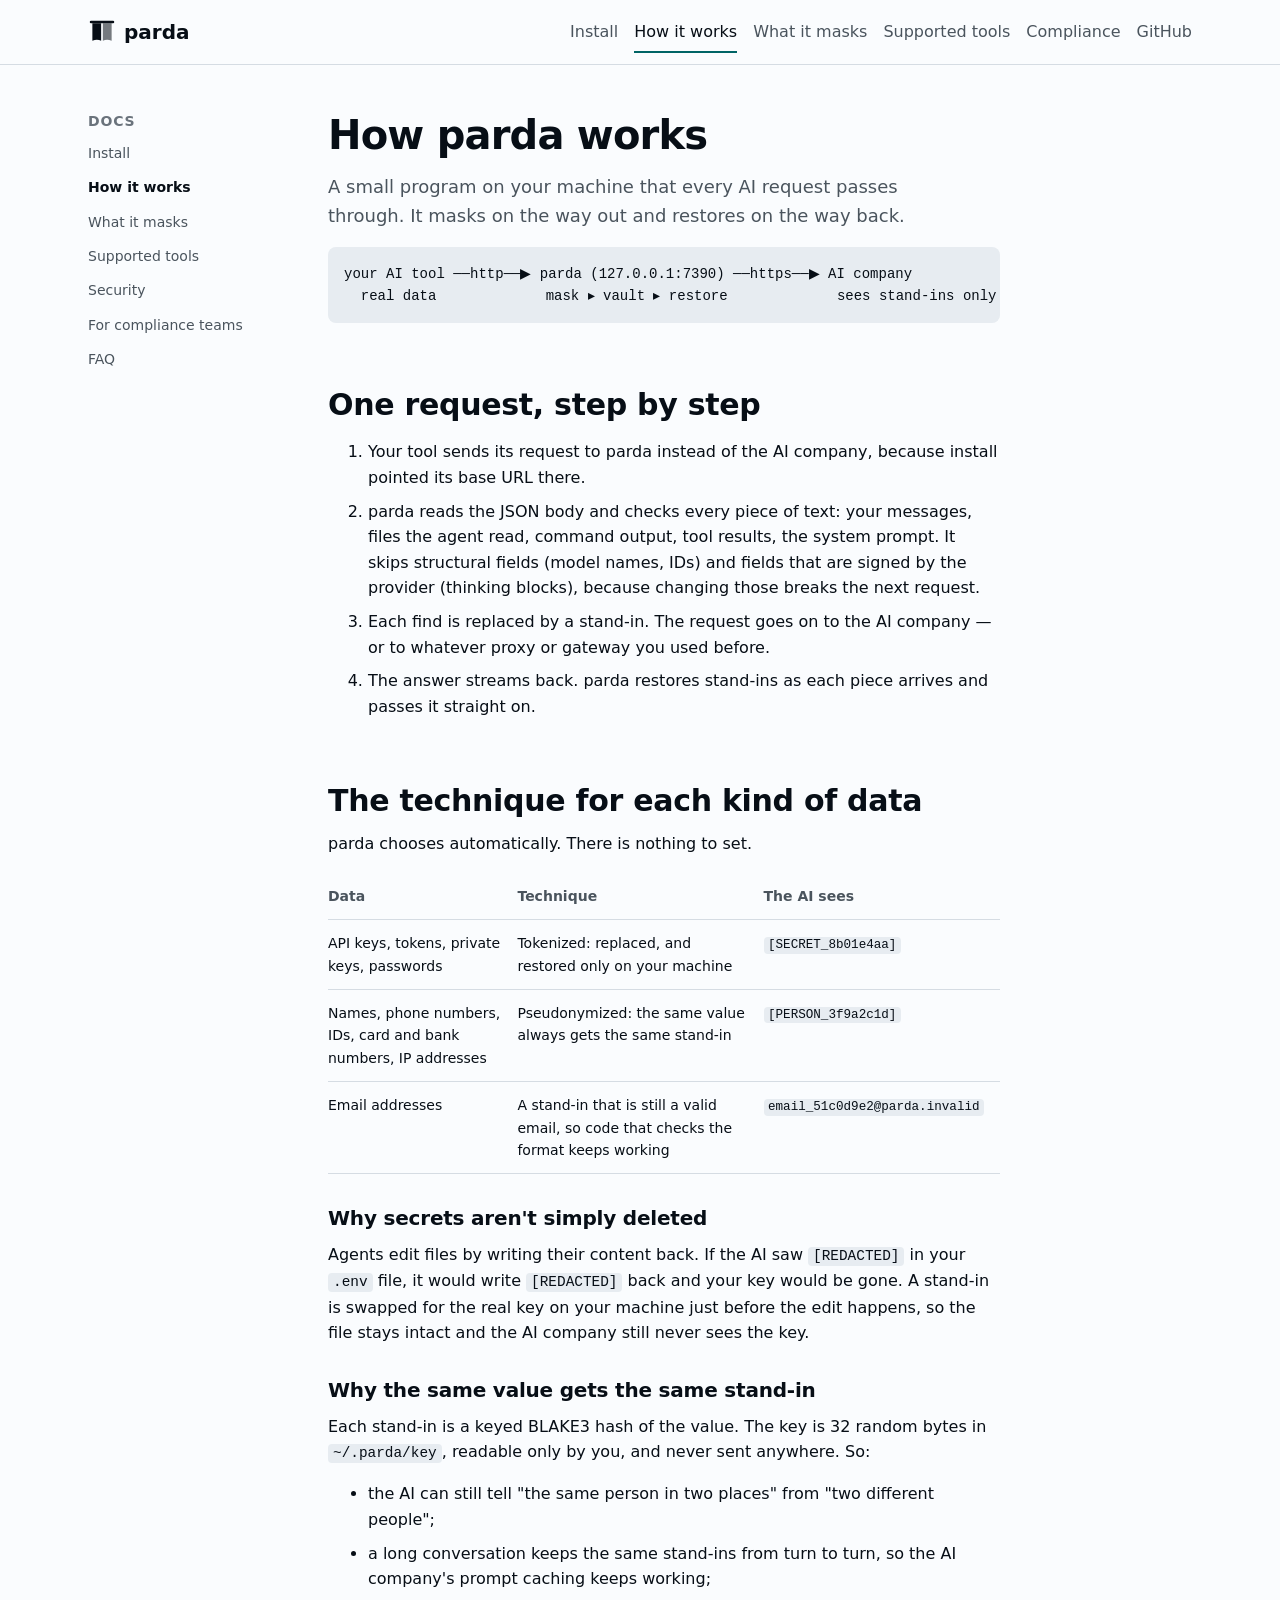
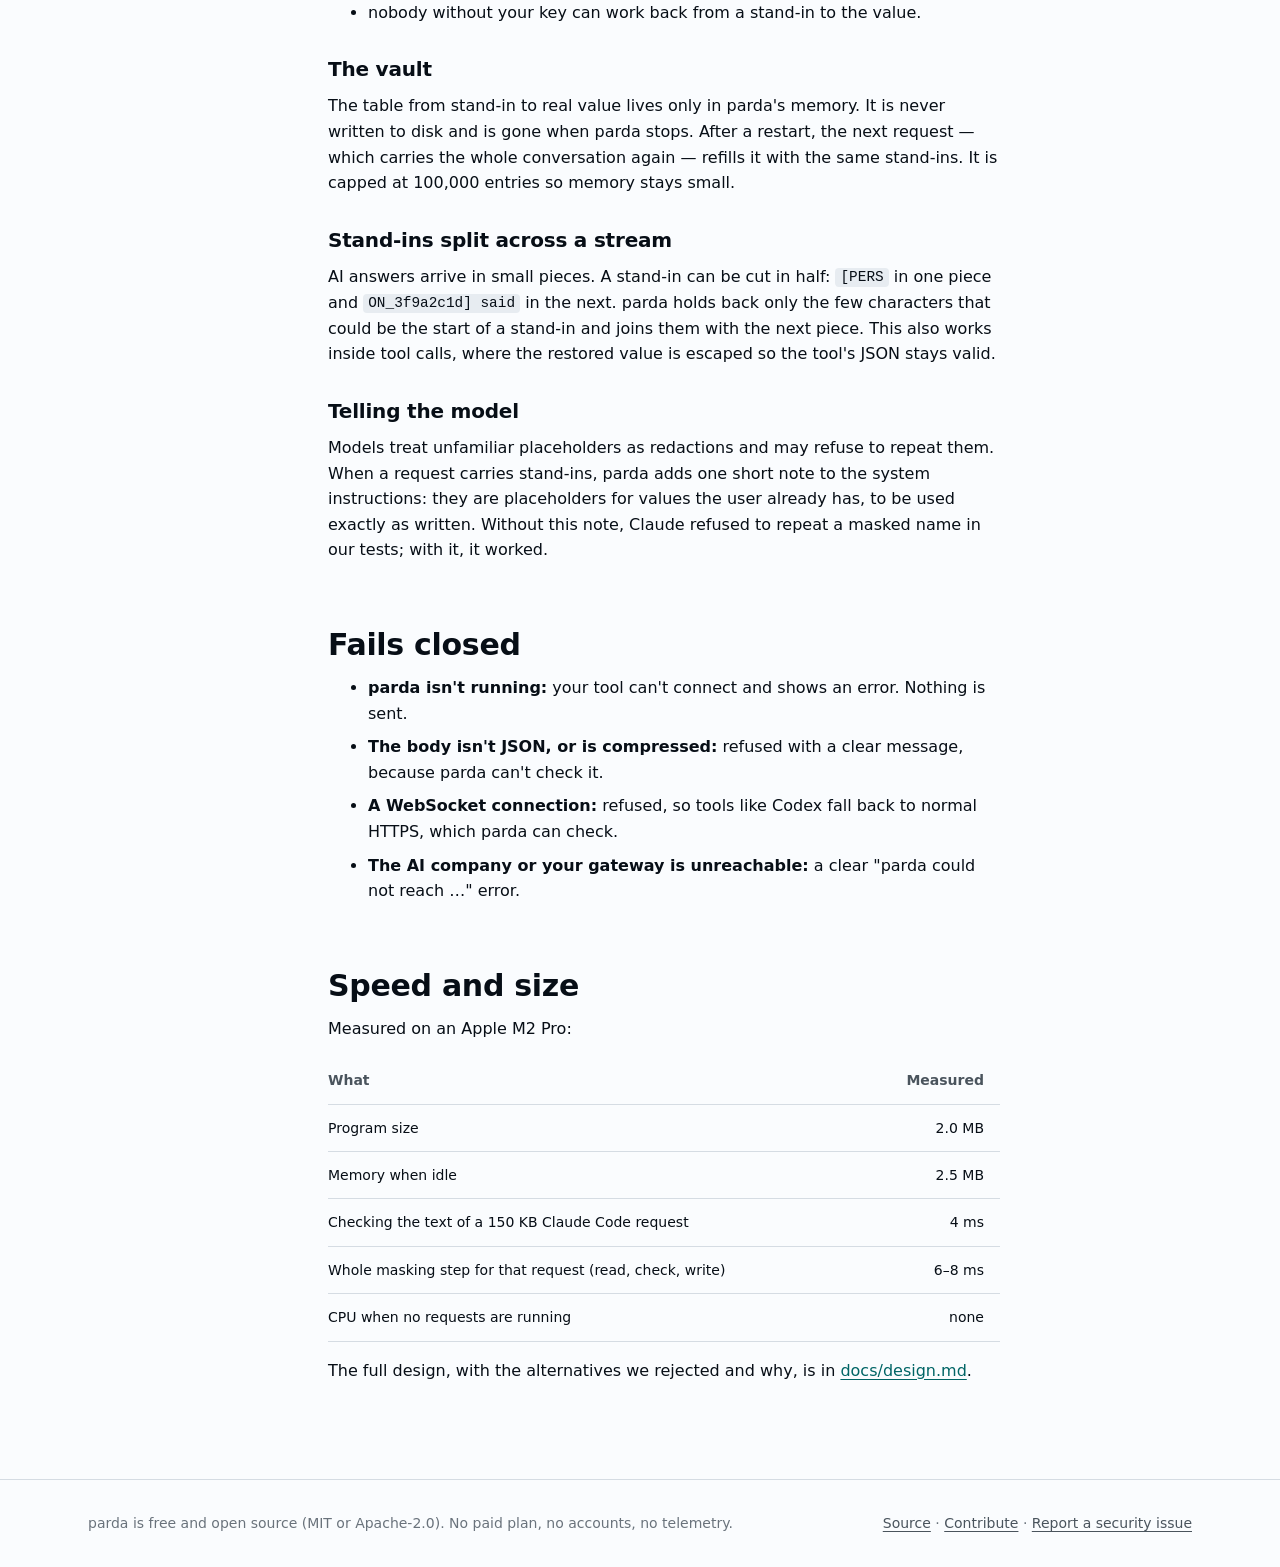
==== site/how-it-works.html @ 13eb5319 "Docs, website, CI and installer - README, CONTRIBUTING, SECURITY, CHANGELOG, issue and PR templates " ====
<!doctype html>
<html lang="en">
<head>
<meta charset="utf-8">
<meta name="viewport" content="width=device-width, initial-scale=1">
<title>How it works · parda</title>
<meta name="description" content="How parda masks secrets and personal data before AI requests leave your machine: tokenization, keyed pseudonyms, an in-memory vault, and restoring values in streamed answers.">
<link rel="canonical" href="https://sundarshahi.github.io/parda/how-it-works.html">
<link rel="icon" href="favicon.svg" type="image/svg+xml">
<link rel="stylesheet" href="style.css">
<meta name="theme-color" content="#1f6f78">
<meta property="og:type" content="website">
<meta property="og:site_name" content="parda">
<meta property="og:title" content="How it works · parda">
<meta property="og:description" content="How parda masks secrets and personal data before AI requests leave your machine: tokenization, keyed pseudonyms, an in-memory vault, and restoring values in streamed answers.">
<meta property="og:url" content="https://sundarshahi.github.io/parda/how-it-works.html">
<meta property="og:image" content="https://sundarshahi.github.io/parda/og.png">
<meta property="og:image:width" content="1200">
<meta property="og:image:height" content="630">
<meta name="twitter:card" content="summary_large_image">
</head>
<body>
<a class="skip" href="#main">Skip to content</a>
<header class="top"><div class="wrap"><a class="brand" href="./"><svg viewBox="0 0 32 32" aria-hidden="true"><rect x="2" y="3" width="28" height="3" rx="1.5" fill="currentColor"/><path d="M5 6h10v20c-3-1.5-6.5-1.5-10 0z" fill="currentColor"/><path d="M17 6h10v20c-3.5-1.5-7-1.5-10 0z" fill="currentColor" opacity=".55"/></svg>parda</a><nav aria-label="Main"><a href="install.html">Install</a><a href="how-it-works.html" aria-current="page">How it works</a><a href="what-it-masks.html">What it masks</a><a href="tools.html">Supported tools</a><a href="compliance.html">Compliance</a><a href="https://github.com/sundarshahi/parda">GitHub</a></nav></div></header>
<main id="main"><div class="wrap doc"><aside><h2>Docs</h2><nav aria-label="Docs"><a href="install.html">Install</a><a href="how-it-works.html" aria-current="page">How it works</a><a href="what-it-masks.html">What it masks</a><a href="tools.html">Supported tools</a><a href="security.html">Security</a><a href="compliance.html">For compliance teams</a><a href="faq.html">FAQ</a></nav></aside><article>
<h1>How parda works</h1>
<p class="lede">A small program on your machine that every AI request passes through. It masks on the way out and restores on the way back.</p>
<pre><code>your AI tool ──http──▶ parda (127.0.0.1:7390) ──https──▶ AI company
  real data             mask ▸ vault ▸ restore             sees stand-ins only</code></pre>

<h2>One request, step by step</h2>
<ol>
<li>Your tool sends its request to parda instead of the AI company, because install pointed its base URL there.</li>
<li>parda reads the JSON body and checks every piece of text: your messages, files the agent read, command output, tool results, the system prompt. It skips structural fields (model names, IDs) and fields that are signed by the provider (thinking blocks), because changing those breaks the next request.</li>
<li>Each find is replaced by a stand-in. The request goes on to the AI company — or to whatever proxy or gateway you used before.</li>
<li>The answer streams back. parda restores stand-ins as each piece arrives and passes it straight on.</li>
</ol>

<h2>The technique for each kind of data</h2>
<p>parda chooses automatically. There is nothing to set.</p>
<div class="table-scroll"><table>
<thead><tr><th>Data</th><th>Technique</th><th>The AI sees</th></tr></thead>
<tbody>
<tr><td>API keys, tokens, private keys, passwords</td><td>Tokenized: replaced, and restored only on your machine</td><td><code>[SECRET_8b01e4aa]</code></td></tr>
<tr><td>Names, phone numbers, IDs, card and bank numbers, IP addresses</td><td>Pseudonymized: the same value always gets the same stand-in</td><td><code>[PERSON_3f9a2c1d]</code></td></tr>
<tr><td>Email addresses</td><td>A stand-in that is still a valid email, so code that checks the format keeps working</td><td><code>email_51c0d9e2@parda.invalid</code></td></tr>
</tbody></table></div>

<h3>Why secrets aren't simply deleted</h3>
<p>Agents edit files by writing their content back. If the AI saw <code>[REDACTED]</code> in your <code>.env</code> file, it would write <code>[REDACTED]</code> back and your key would be gone. A stand-in is swapped for the real key on your machine just before the edit happens, so the file stays intact and the AI company still never sees the key.</p>

<h3>Why the same value gets the same stand-in</h3>
<p>Each stand-in is a keyed BLAKE3 hash of the value. The key is 32 random bytes in <code>~/.parda/key</code>, readable only by you, and never sent anywhere. So:</p>
<ul>
<li>the AI can still tell "the same person in two places" from "two different people";</li>
<li>a long conversation keeps the same stand-ins from turn to turn, so the AI company's prompt caching keeps working;</li>
<li>nobody without your key can work back from a stand-in to the value.</li>
</ul>

<h3>The vault</h3>
<p>The table from stand-in to real value lives only in parda's memory. It is never written to disk and is gone when parda stops. After a restart, the next request — which carries the whole conversation again — refills it with the same stand-ins. It is capped at 100,000 entries so memory stays small.</p>

<h3>Stand-ins split across a stream</h3>
<p>AI answers arrive in small pieces. A stand-in can be cut in half: <code>[PERS</code> in one piece and <code>ON_3f9a2c1d] said</code> in the next. parda holds back only the few characters that could be the start of a stand-in and joins them with the next piece. This also works inside tool calls, where the restored value is escaped so the tool's JSON stays valid.</p>

<h3>Telling the model</h3>
<p>Models treat unfamiliar placeholders as redactions and may refuse to repeat them. When a request carries stand-ins, parda adds one short note to the system instructions: they are placeholders for values the user already has, to be used exactly as written. Without this note, Claude refused to repeat a masked name in our tests; with it, it worked.</p>

<h2>Fails closed</h2>
<ul>
<li><strong>parda isn't running:</strong> your tool can't connect and shows an error. Nothing is sent.</li>
<li><strong>The body isn't JSON, or is compressed:</strong> refused with a clear message, because parda can't check it.</li>
<li><strong>A WebSocket connection:</strong> refused, so tools like Codex fall back to normal HTTPS, which parda can check.</li>
<li><strong>The AI company or your gateway is unreachable:</strong> a clear "parda could not reach …" error.</li>
</ul>

<h2>Speed and size</h2>
<p>Measured on an Apple M2 Pro:</p>
<div class="table-scroll"><table>
<thead><tr><th>What</th><th class="num">Measured</th></tr></thead>
<tbody>
<tr><td>Program size</td><td class="num">2.0 MB</td></tr>
<tr><td>Memory when idle</td><td class="num">2.5 MB</td></tr>
<tr><td>Checking the text of a 150 KB Claude Code request</td><td class="num">4 ms</td></tr>
<tr><td>Whole masking step for that request (read, check, write)</td><td class="num">6–8 ms</td></tr>
<tr><td>CPU when no requests are running</td><td class="num">none</td></tr>
</tbody></table></div>
<p>The full design, with the alternatives we rejected and why, is in <a href="https://github.com/sundarshahi/parda/blob/main/docs/design.md">docs/design.md</a>.</p>
</article></div></main>
<footer class="foot"><div class="wrap"><span>parda is free and open source (MIT or Apache-2.0). No paid plan, no accounts, no telemetry.</span><span><a href="https://github.com/sundarshahi/parda">Source</a> · <a href="https://github.com/sundarshahi/parda/blob/main/CONTRIBUTING.md">Contribute</a> · <a href="security.html">Report a security issue</a></span></div></footer>
</body>
</html>
---- site/style.css ----
/* parda site. Every value comes from the tokens below; nothing is set at the call site. */

:root {
  /* spacing: 4 8 12 16 24 32 48 64 96 */
  --s1: 0.25rem; --s2: 0.5rem; --s3: 0.75rem; --s4: 1rem; --s5: 1.5rem;
  --s6: 2rem; --s7: 3rem; --s8: 4rem; --s9: 6rem;
  /* type: 14 16 18 20 24 30 40 52 */
  --t-xs: 0.875rem; --t-sm: 1rem; --t-md: 1.125rem; --t-lg: 1.25rem; --t-xl: 1.5rem;
  --t-2xl: 1.875rem; --t-3xl: 2.5rem; --t-4xl: 3.25rem;
  --radius: 8px; --radius-sm: 4px;
  --prose: 42rem; --wide: 72rem;
  --font: ui-sans-serif, system-ui, -apple-system, "Segoe UI", Roboto, "Noto Sans", "Noto Sans Devanagari", sans-serif;
  --mono: ui-monospace, "SF Mono", SFMono-Regular, Menlo, Consolas, "Liberation Mono", monospace;

  /* cool greys, slightly blue */
  --g0: oklch(99% 0.003 250); --g1: oklch(97% 0.006 250); --g2: oklch(94% 0.009 250);
  --g3: oklch(89% 0.012 250); --g5: oklch(70% 0.015 250); --g6: oklch(55% 0.018 250);
  --g7: oklch(44% 0.02 250); --g8: oklch(32% 0.02 250); --g9: oklch(22% 0.02 250); --g10: oklch(16% 0.02 250);
  /* accent: deep teal */
  --a1: oklch(96% 0.025 195); --a2: oklch(90% 0.05 195); --a6: oklch(52% 0.1 195); --a7: oklch(45% 0.09 195);
  --a8: oklch(36% 0.07 195);
  --warn-bg: oklch(96% 0.04 85); --warn-fg: oklch(40% 0.08 70);

  --bg: var(--g0); --bg-soft: var(--g1); --bg-code: var(--g2); --line: var(--g3);
  --text: var(--g10); --text-2: var(--g7); --text-3: var(--g6);
  --accent: var(--a7); --accent-strong: var(--a8); --accent-soft: var(--a1); --accent-line: var(--a2);
  --shadow: 0 1px 2px oklch(20% 0.02 250 / 0.08), 0 4px 12px oklch(20% 0.02 250 / 0.06);
  color-scheme: light dark;
}

@media (prefers-color-scheme: dark) {
  :root {
    --bg: var(--g10); --bg-soft: oklch(19% 0.02 250); --bg-code: oklch(23% 0.02 250); --line: oklch(30% 0.02 250);
    --text: var(--g1); --text-2: var(--g5); --text-3: oklch(62% 0.015 250);
    --accent: oklch(78% 0.09 195); --accent-strong: oklch(85% 0.08 195); --accent-soft: oklch(26% 0.04 195);
    --accent-line: oklch(36% 0.05 195);
    --warn-bg: oklch(28% 0.04 80); --warn-fg: oklch(85% 0.08 85);
    --shadow: 0 1px 2px oklch(0% 0 0 / 0.4), 0 4px 12px oklch(0% 0 0 / 0.3);
  }
}

*, *::before, *::after { box-sizing: border-box; }
html { -webkit-text-size-adjust: 100%; }
body { margin: 0; background: var(--bg); color: var(--text); font: 400 var(--t-sm)/1.6 var(--font); }
img, svg { max-width: 100%; height: auto; }

a { color: var(--accent); text-underline-offset: 0.2em; }
a:hover { color: var(--accent-strong); }
:focus-visible { outline: 3px solid var(--accent); outline-offset: 2px; border-radius: var(--radius-sm); }

.skip { position: absolute; left: var(--s4); top: -10rem; padding: var(--s2) var(--s4); background: var(--bg); z-index: 10; }
.skip:focus { top: var(--s4); }

.wrap { max-width: var(--wide); margin: 0 auto; padding: 0 var(--s5); }

/* header */
.top { border-bottom: 1px solid var(--line); }
.top .wrap { display: flex; align-items: center; gap: var(--s5); min-height: 4rem; flex-wrap: wrap; }
.brand { display: flex; align-items: center; gap: var(--s2); font-weight: 700; font-size: var(--t-lg); color: var(--text); text-decoration: none; }
.brand svg { width: 1.75rem; height: 1.75rem; }
.top nav { display: flex; gap: var(--s4); flex-wrap: wrap; margin-left: auto; }
.top nav a { color: var(--text-2); text-decoration: none; font-weight: 500; padding: var(--s2) 0; }
.top nav a:hover, .top nav a[aria-current="page"] { color: var(--text); }
.top nav a[aria-current="page"] { box-shadow: inset 0 -2px 0 var(--accent); }

/* type */
h1, h2, h3 { line-height: 1.2; margin: 0; font-weight: 700; letter-spacing: -0.01em; }
h1 { font-size: var(--t-3xl); line-height: 1.1; letter-spacing: -0.02em; }
h2 { font-size: var(--t-2xl); margin-top: var(--s8); }
h3 { font-size: var(--t-lg); margin-top: var(--s6); }
h2 + p, h3 + p, h2 + ul, h3 + ul, h2 + table, h3 + table { margin-top: var(--s3); }
p, ul, ol, table, pre, .note { margin: var(--s4) 0 0; }
li + li { margin-top: var(--s2); }
.lede { font-size: var(--t-md); color: var(--text-2); max-width: 38rem; }
.muted { color: var(--text-2); }
strong { font-weight: 600; }

code { font-family: var(--mono); font-size: 0.9em; background: var(--bg-code); padding: 0.1em 0.35em; border-radius: var(--radius-sm); }
pre { font-family: var(--mono); font-size: var(--t-xs); line-height: 1.6; background: var(--bg-code); padding: var(--s4); border-radius: var(--radius); overflow-x: auto; }
pre code { background: none; padding: 0; font-size: inherit; }

table { border-collapse: collapse; width: 100%; font-size: var(--t-xs); }
th, td { text-align: left; vertical-align: top; padding: var(--s3) var(--s4) var(--s3) 0; border-bottom: 1px solid var(--line); }
th { font-weight: 600; color: var(--text-2); }
td.num, th.num { text-align: right; }
.table-scroll { overflow-x: auto; }

.note { background: var(--accent-soft); padding: var(--s4) var(--s5); border-radius: var(--radius); }
.note.warn { background: var(--warn-bg); color: var(--warn-fg); }
.note > :first-child { margin-top: 0; }

/* page layouts */
main { padding-bottom: var(--s9); }
.doc { display: grid; grid-template-columns: minmax(0, 1fr); gap: var(--s6); padding-top: var(--s6); }
.doc article { max-width: var(--prose); min-width: 0; }
.doc aside nav { display: flex; flex-wrap: wrap; gap: var(--s1) var(--s4); font-size: var(--t-xs); }
.doc aside nav a { color: var(--text-2); text-decoration: none; padding: var(--s1) 0; }
.doc aside nav a:hover, .doc aside nav a[aria-current="page"] { color: var(--text); }
.doc aside nav a[aria-current="page"] { font-weight: 600; }
.doc aside h2 { font-size: var(--t-xs); margin: 0 0 var(--s2); color: var(--text-3); text-transform: uppercase; letter-spacing: 0.06em; }
@media (min-width: 60rem) {
  .doc { grid-template-columns: 12rem minmax(0, 1fr); gap: var(--s7); padding-top: var(--s7); }
  .doc aside nav { flex-direction: column; flex-wrap: nowrap; }
  .doc aside { position: sticky; top: var(--s5); align-self: start; }
}

/* landing */
.hero { padding: var(--s9) 0 var(--s8); }
.hero h1 { font-size: var(--t-3xl); max-width: 16ch; }
@media (min-width: 48rem) { .hero h1 { font-size: var(--t-4xl); } }
.hero .lede { margin-top: var(--s5); }
.install { margin-top: var(--s6); max-width: 40rem; }
.install pre { margin: var(--s2) 0 0; font-size: var(--t-xs); white-space: pre-wrap; word-break: break-all; }
.install p { font-size: var(--t-xs); color: var(--text-3); margin-top: var(--s2); }
.actions { display: flex; gap: var(--s4); align-items: center; flex-wrap: wrap; margin-top: var(--s5); }
.btn { display: inline-block; padding: var(--s3) var(--s5); border-radius: var(--radius); font-weight: 600; text-decoration: none; }
.btn.primary { background: var(--accent); color: var(--bg); }
.btn.primary:hover { background: var(--accent-strong); color: var(--bg); }

.flow { display: grid; gap: var(--s4); margin-top: var(--s5); }
@media (min-width: 56rem) { .flow { grid-template-columns: repeat(3, 1fr); } }
.flow figure { margin: 0; background: var(--bg-soft); border-radius: var(--radius); padding: var(--s5); box-shadow: var(--shadow); }
.flow figcaption { font-size: var(--t-xs); font-weight: 600; color: var(--text-2); }
.flow pre { background: var(--bg); margin-top: var(--s3); white-space: pre-wrap; word-break: break-word; }
.flow .hl { color: var(--accent); font-weight: 600; }

.points { display: grid; gap: var(--s6); margin-top: var(--s6); }
@media (min-width: 48rem) { .points { grid-template-columns: repeat(3, 1fr); } }
.points h3 { margin-top: 0; font-size: var(--t-md); }
.points p { margin-top: var(--s2); color: var(--text-2); }

.section { padding-top: var(--s8); }
.section > h2:first-child { margin-top: 0; }
.prose { max-width: var(--prose); }

details { border-bottom: 1px solid var(--line); padding: var(--s4) 0; }
details summary { cursor: pointer; font-weight: 600; }
details p { color: var(--text-2); margin-top: var(--s3); }

/* footer */
.foot { border-top: 1px solid var(--line); padding: var(--s6) 0; font-size: var(--t-xs); color: var(--text-3); }
.foot .wrap { display: flex; gap: var(--s5); flex-wrap: wrap; justify-content: space-between; }
.foot a { color: var(--text-2); }
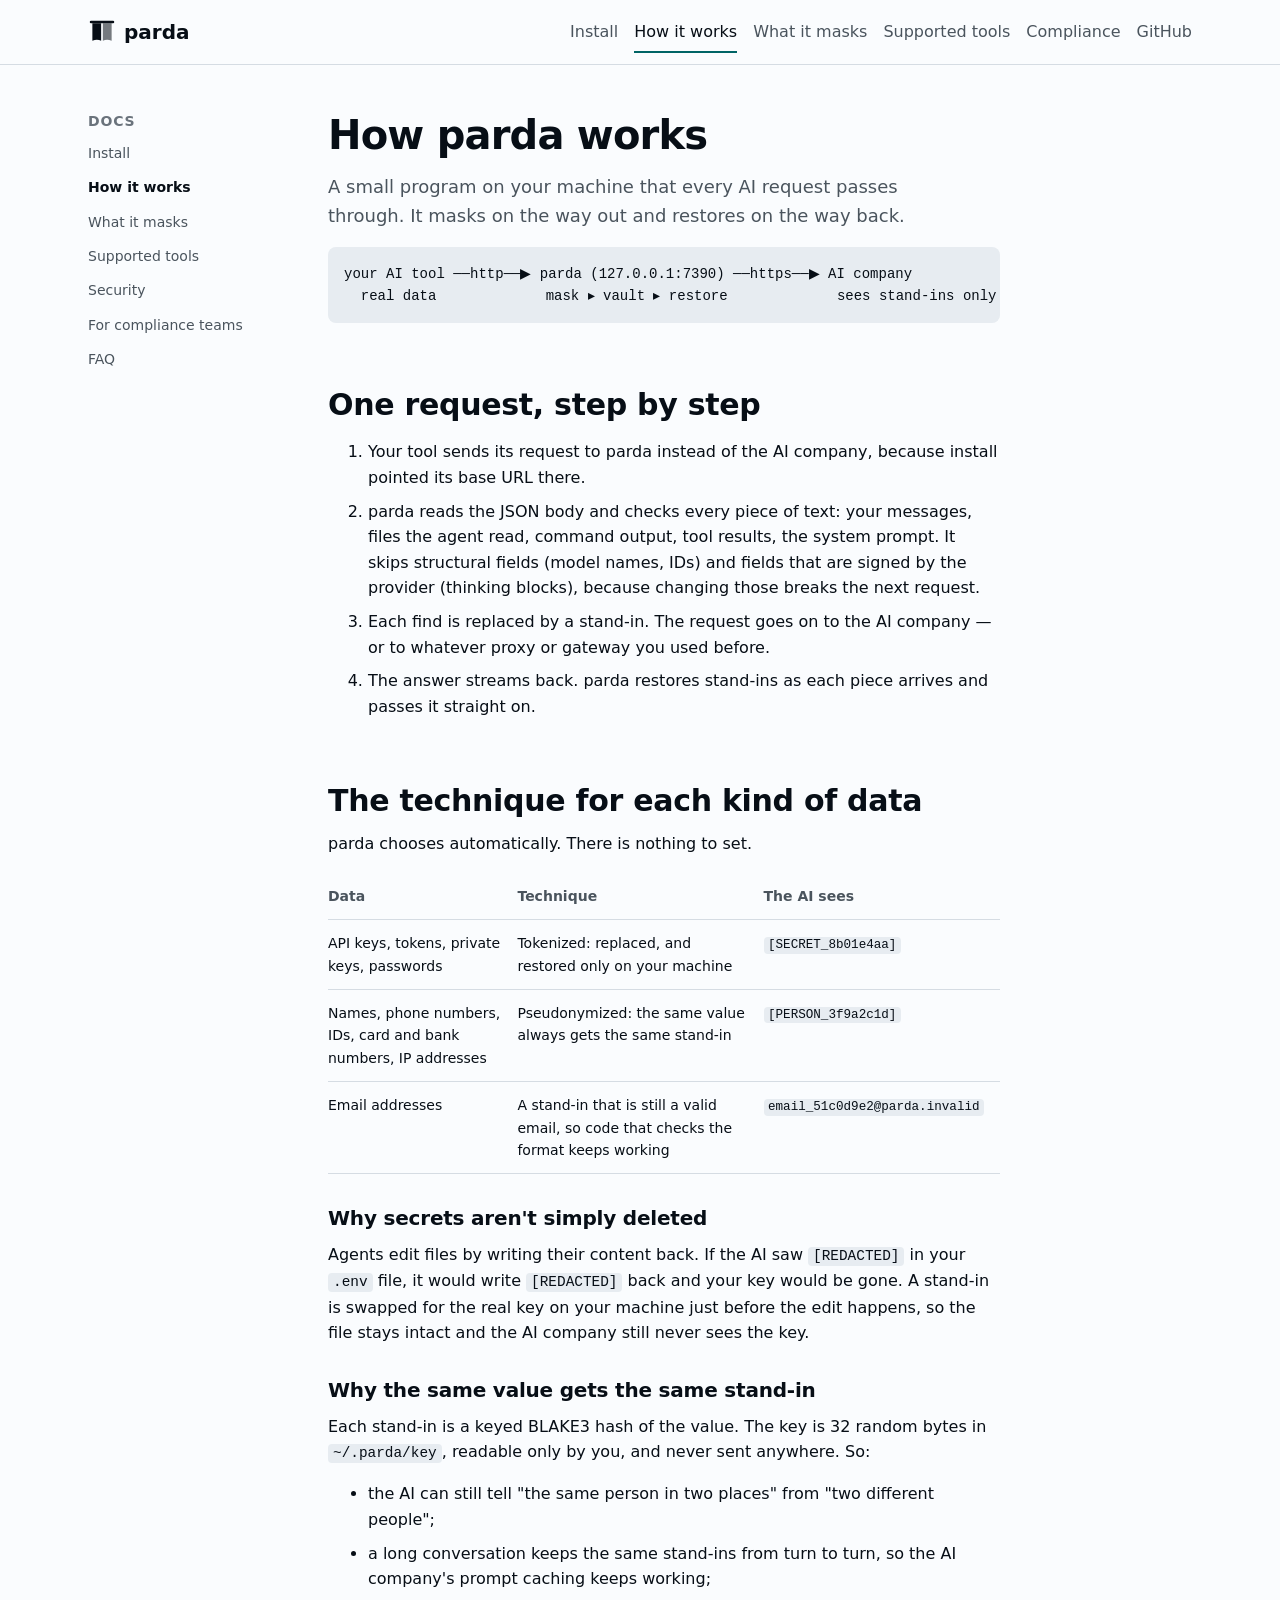
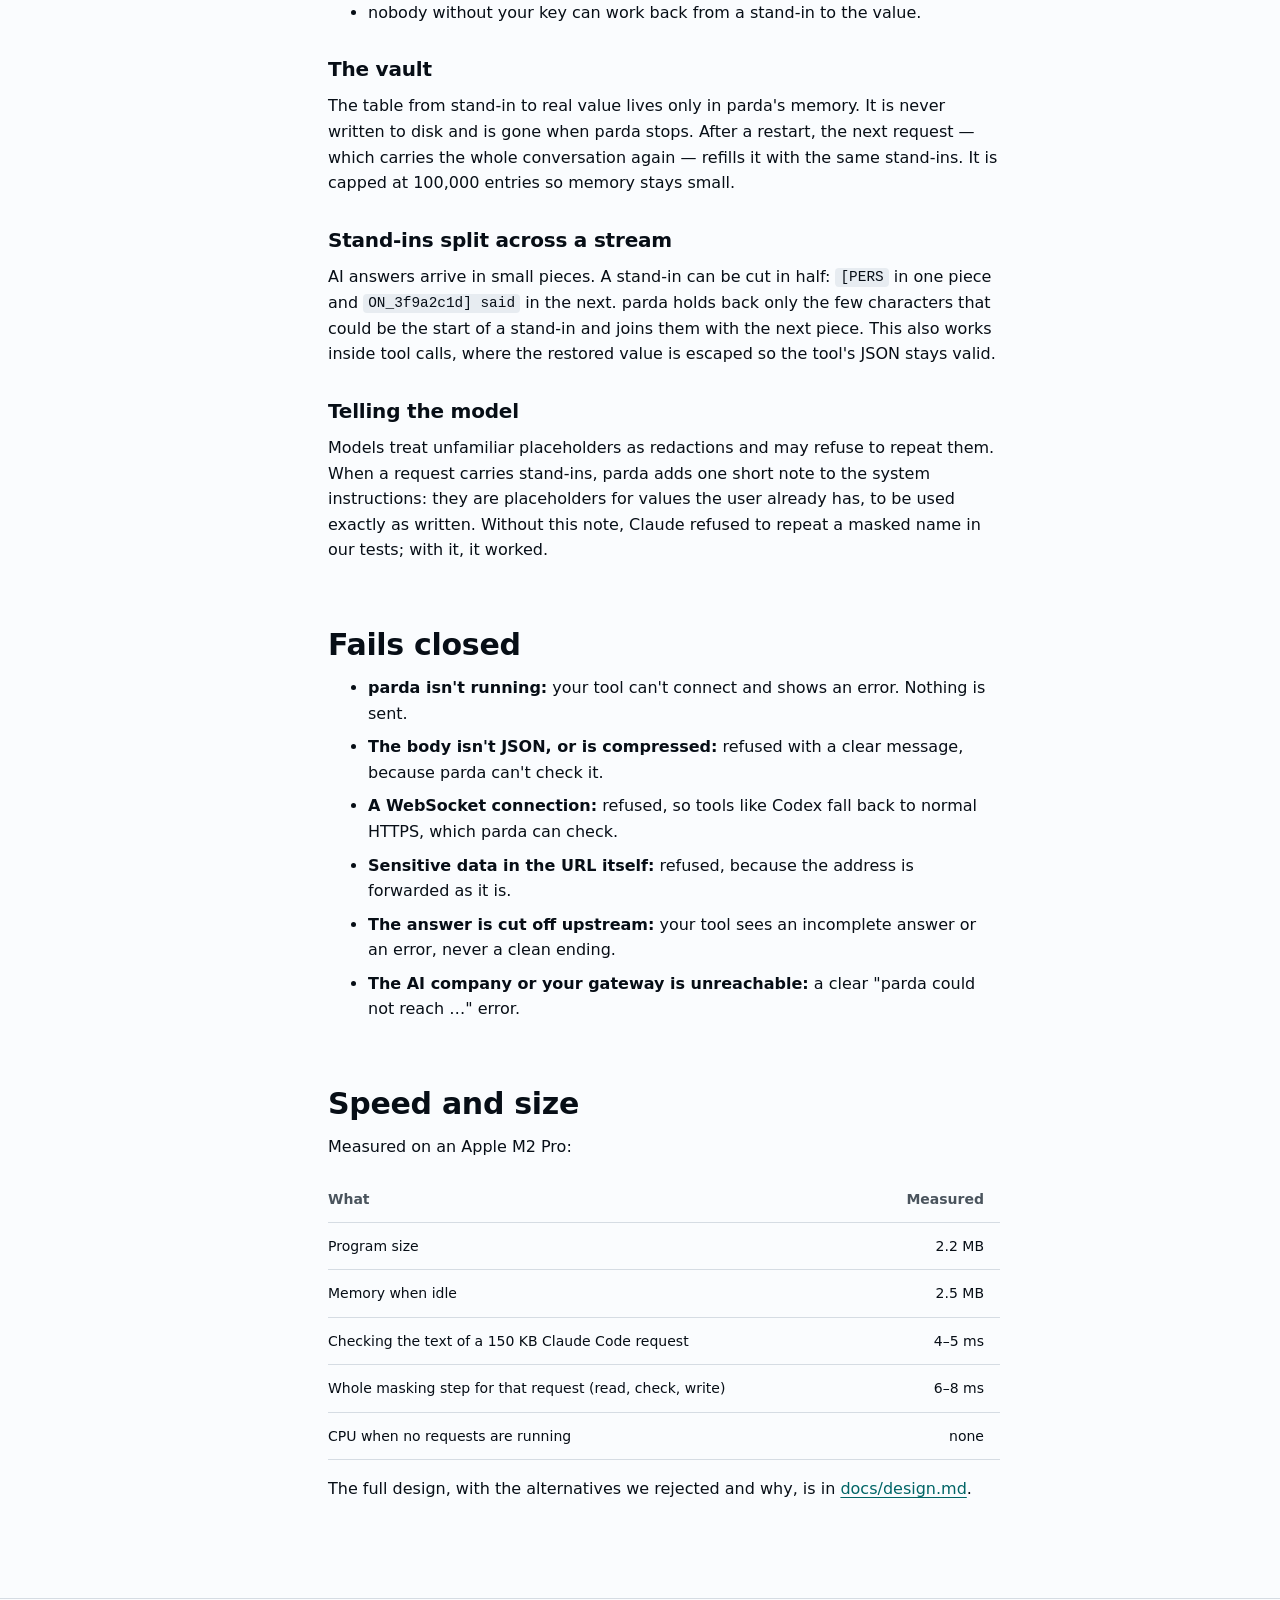
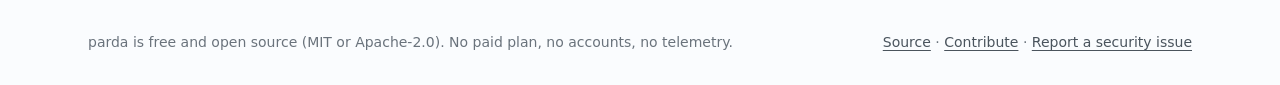
==== commit 40be58c6: "Close review findings: two leaks, a file-wipe, a crash, missed secrets - tool inputs and plain-text " ====
--- a/site/how-it-works.html
+++ b/site/how-it-works.html
@@ -71,6 +71,8 @@
 <li><strong>parda isn't running:</strong> your tool can't connect and shows an error. Nothing is sent.</li>
 <li><strong>The body isn't JSON, or is compressed:</strong> refused with a clear message, because parda can't check it.</li>
 <li><strong>A WebSocket connection:</strong> refused, so tools like Codex fall back to normal HTTPS, which parda can check.</li>
+<li><strong>Sensitive data in the URL itself:</strong> refused, because the address is forwarded as it is.</li>
+<li><strong>The answer is cut off upstream:</strong> your tool sees an incomplete answer or an error, never a clean ending.</li>
 <li><strong>The AI company or your gateway is unreachable:</strong> a clear "parda could not reach …" error.</li>
 </ul>
 
@@ -79,9 +81,9 @@
 <div class="table-scroll"><table>
 <thead><tr><th>What</th><th class="num">Measured</th></tr></thead>
 <tbody>
-<tr><td>Program size</td><td class="num">2.0 MB</td></tr>
+<tr><td>Program size</td><td class="num">2.2 MB</td></tr>
 <tr><td>Memory when idle</td><td class="num">2.5 MB</td></tr>
-<tr><td>Checking the text of a 150 KB Claude Code request</td><td class="num">4 ms</td></tr>
+<tr><td>Checking the text of a 150 KB Claude Code request</td><td class="num">4–5 ms</td></tr>
 <tr><td>Whole masking step for that request (read, check, write)</td><td class="num">6–8 ms</td></tr>
 <tr><td>CPU when no requests are running</td><td class="num">none</td></tr>
 </tbody></table></div>
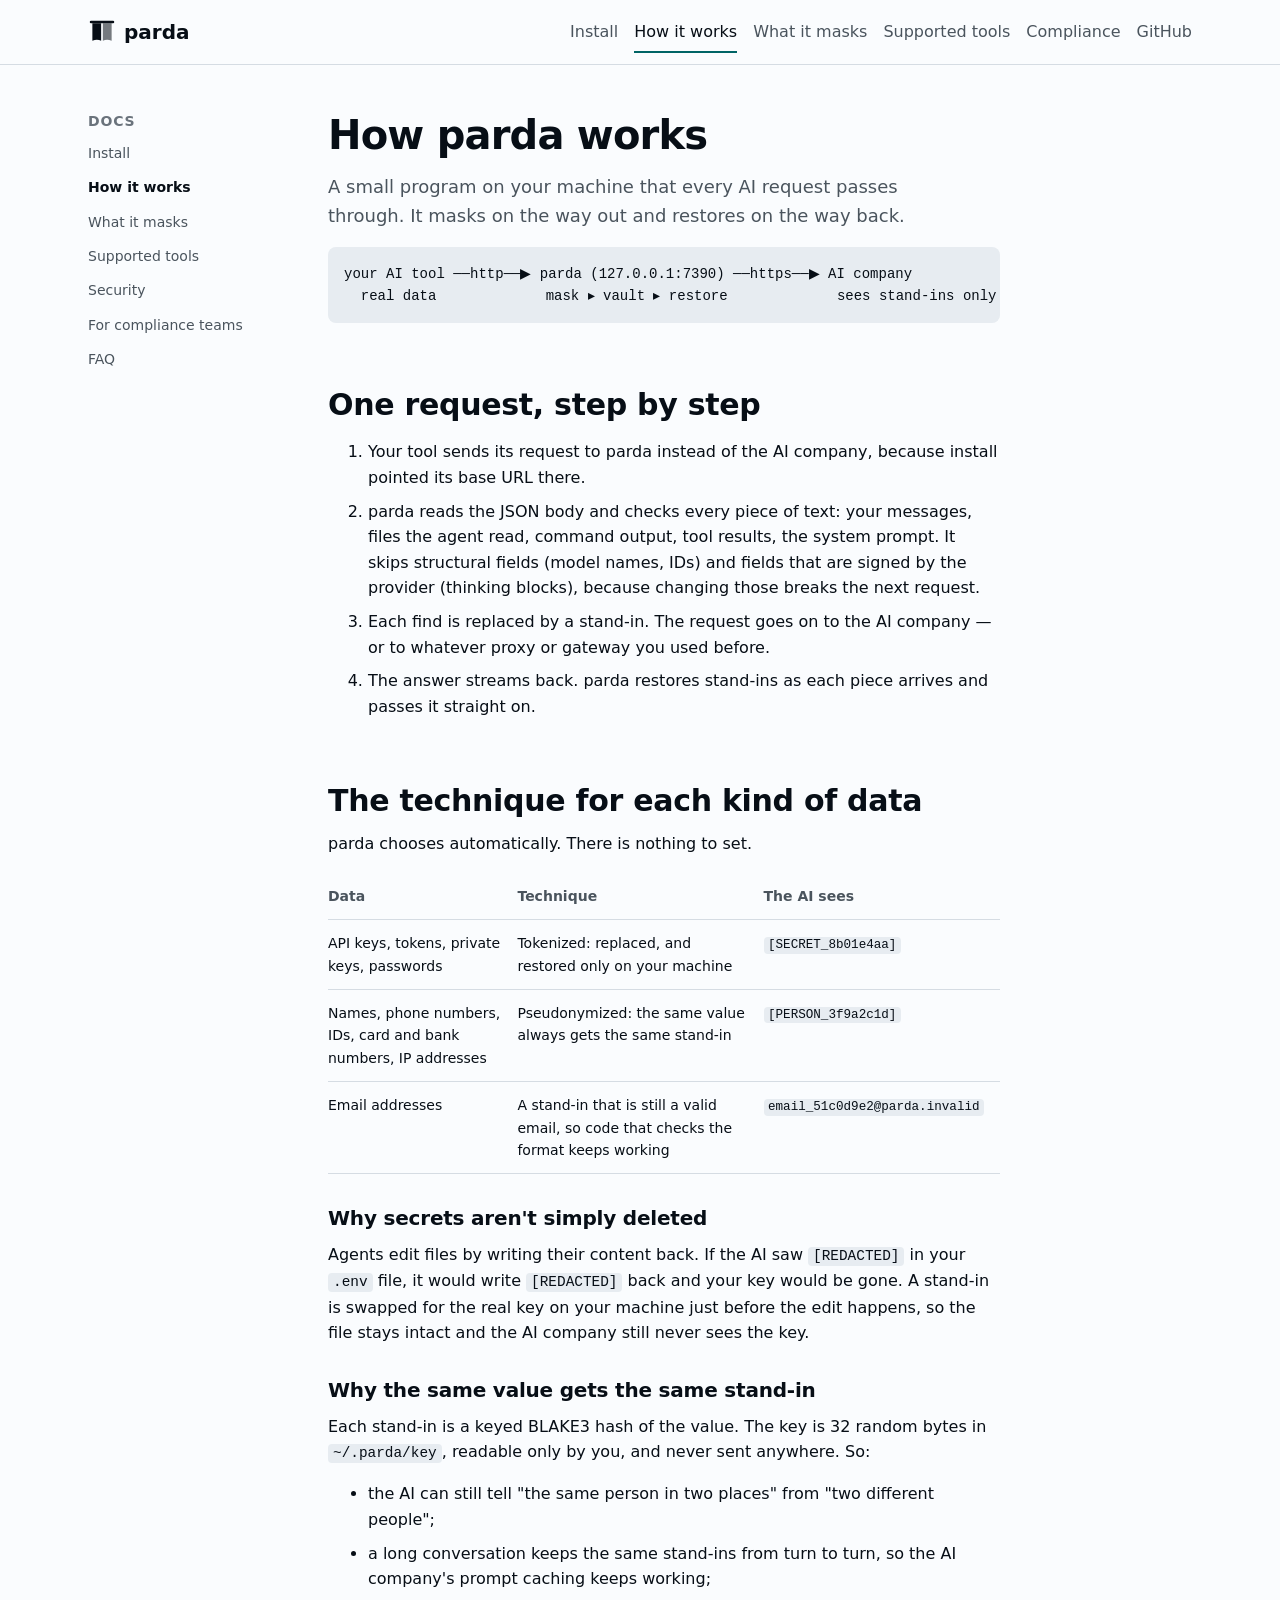
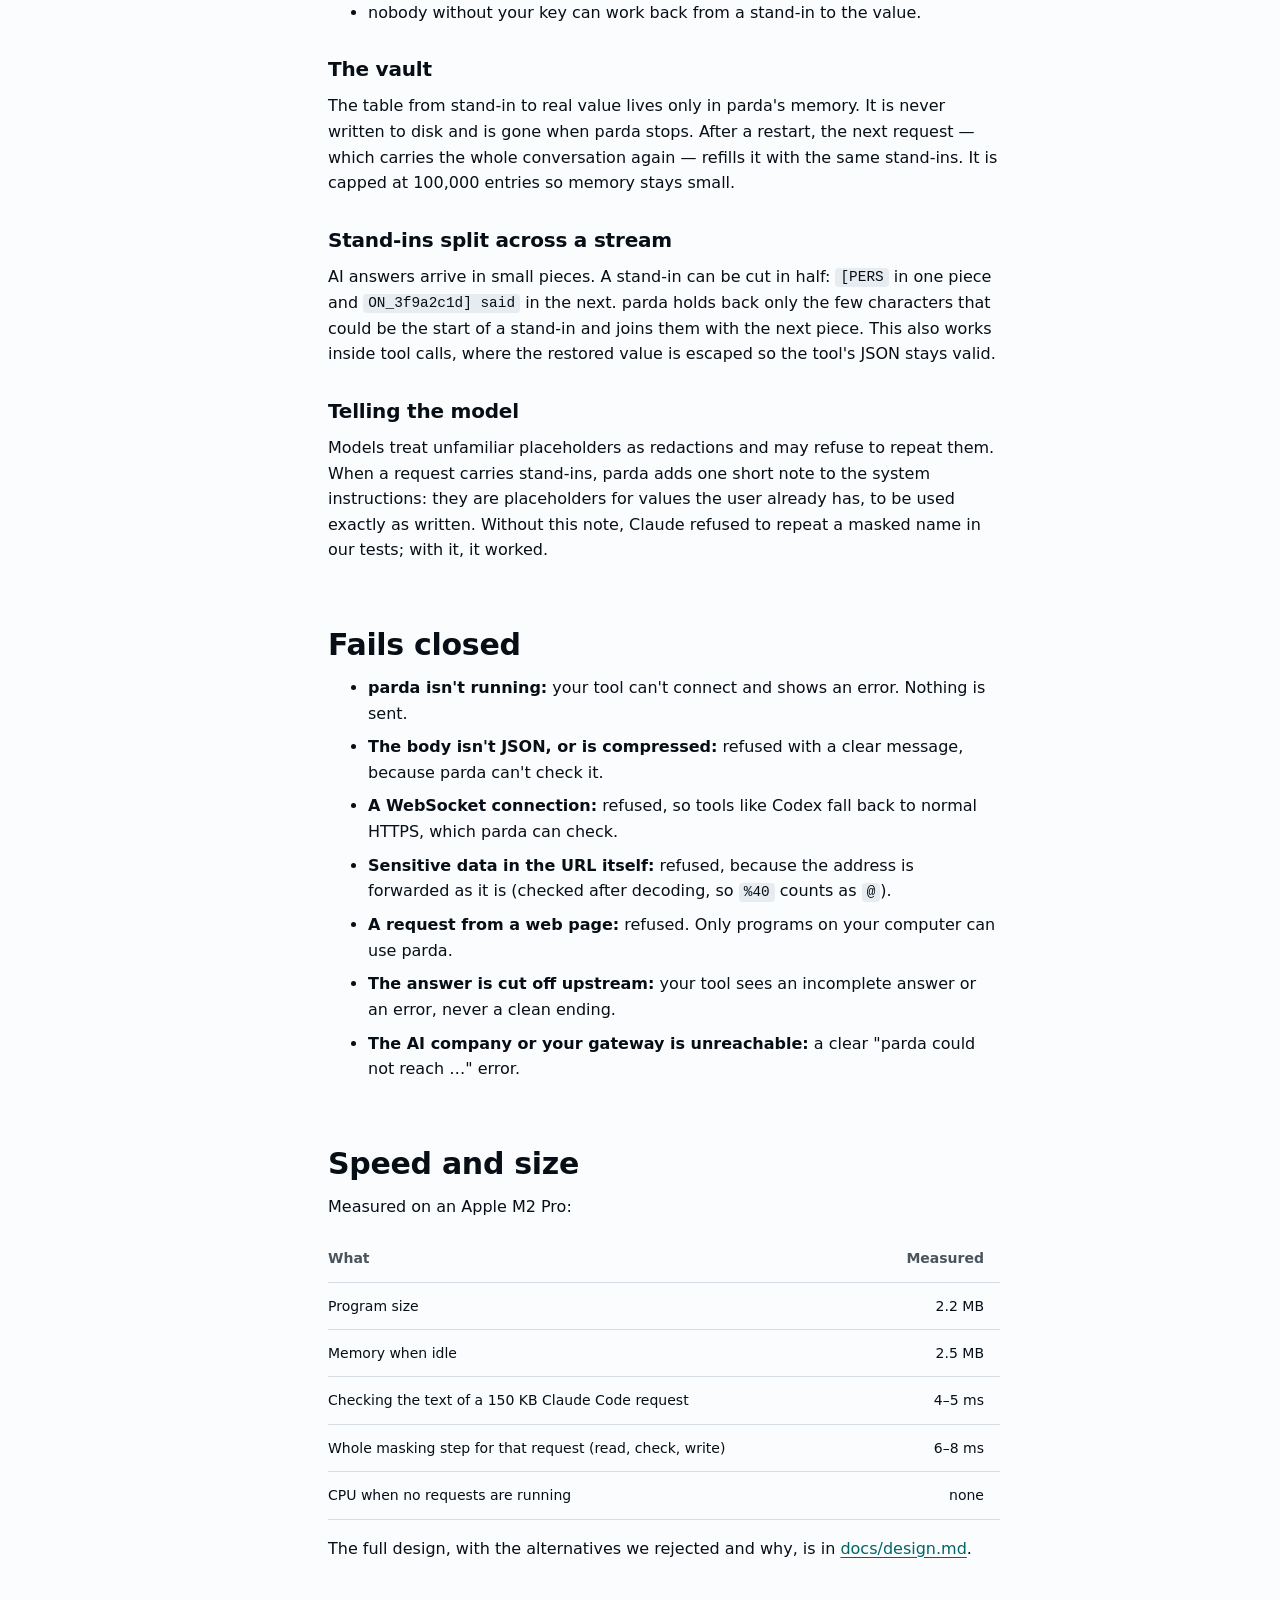
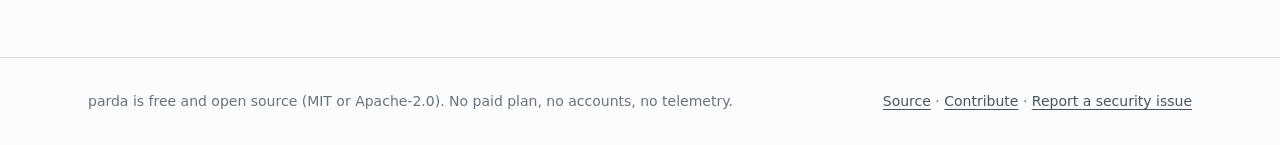
==== commit a7a4bd97: "Close audit findings: masked values re-masked on return, secret-named JSON keys, port refuses web pa" ====
--- a/site/how-it-works.html
+++ b/site/how-it-works.html
@@ -71,7 +71,8 @@
 <li><strong>parda isn't running:</strong> your tool can't connect and shows an error. Nothing is sent.</li>
 <li><strong>The body isn't JSON, or is compressed:</strong> refused with a clear message, because parda can't check it.</li>
 <li><strong>A WebSocket connection:</strong> refused, so tools like Codex fall back to normal HTTPS, which parda can check.</li>
-<li><strong>Sensitive data in the URL itself:</strong> refused, because the address is forwarded as it is.</li>
+<li><strong>Sensitive data in the URL itself:</strong> refused, because the address is forwarded as it is (checked after decoding, so <code>%40</code> counts as <code>@</code>).</li>
+<li><strong>A request from a web page:</strong> refused. Only programs on your computer can use parda.</li>
 <li><strong>The answer is cut off upstream:</strong> your tool sees an incomplete answer or an error, never a clean ending.</li>
 <li><strong>The AI company or your gateway is unreachable:</strong> a clear "parda could not reach …" error.</li>
 </ul>
